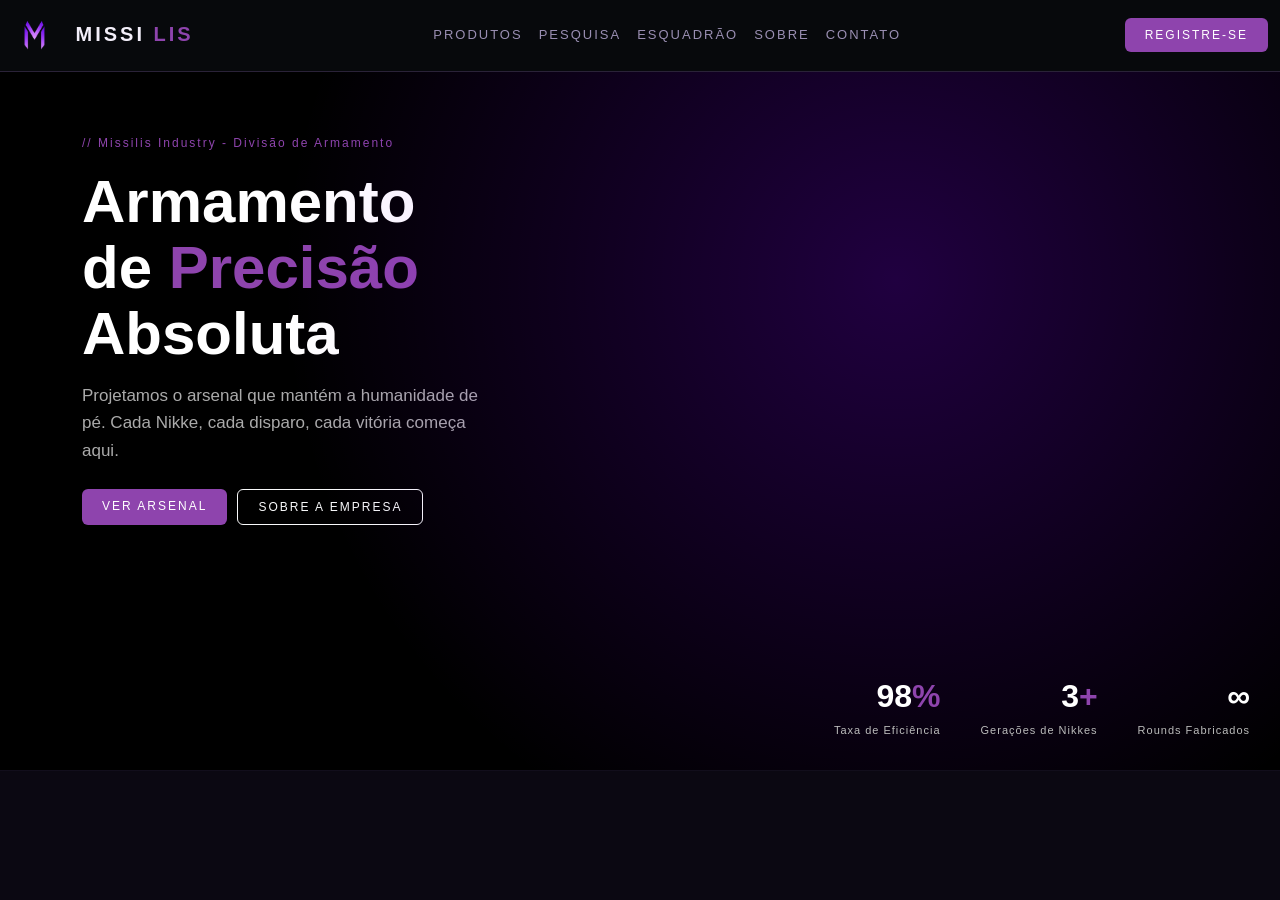
==== MissilisWebSite/index.html @ b60be531 "subindo para o git, navbar + hero" ====
<!-- Indica que é a verção mais recente do HTML -->
<!DOCTYPE html>
<!-- Começa o código HTML -->
<html lang="pt-br">
<!-- Cabeçalho do sitte-->

<head>
  <!-- Define o conjunto de caracteres(UTF-8 => suporta acentos e emojis) -->
  <meta charset="UTF-8">
  <!-- Torna o site responsivo em dispositivos móveis -->
  <meta name="viewport" content="width=device-width, initial-scale=1.0">
  <!-- Nome da págin -->
  <title>Missilis Industry</title>
  <!-- Ícone da aba/página -->
  <link rel="icon" href="img/Missilis IconV2.png" type="image/png">
  <!-- CSS Bootstrap -->
  <link href="https://cdn.jsdelivr.net/npm/bootstrap@5.3.7/dist/css/bootstrap.min.css" rel="stylesheet"
    integrity="sha384-LN+7fdVzj6u52u30Kp6M/trliBMCMKTyK833zpbD+pXdCLuTusPj697FH4R/5mcr" crossorigin="anonymous">
  <!-- Meu CSS Externo -->
  <link rel="stylesheet" href="css/style.css">
</head>
<!-- Começa o corpo da página -->

<body>
  <!-- Barra de navegação "navbar" -->
  <nav class="navbar navbar-expand-lg navbar-dark custom-nav">
    <div class="container-fluid">
      <!-- Logo -->
      <a class="navbar-brand fw-bold" href="#">
        <img src="img/Missilis IconV2.png" alt="Logo">
        MISSI <span>LIS</span>
      </a>

      <!-- Botão -->
      <button class="navbar-toggler" type="button" data-bs-toggle="collapse" data-bs-target="#navbarNavAltMarkup">
        <span class="navbar-toggler-icon"></span>
      </button>

      <!-- Links -->
      <div class="collapse navbar-collapse" id="navbarNavAltMarkup">
        <div class="navbar-nav mx-auto"> <!-- Centraliza -->
          <a class="nav-link" href="#">Produtos</a>
          <a class="nav-link" href="#">Pesquisa</a>
          <a class="nav-link" href="#">Esquadrão</a>
          <a class="nav-link" href="about.html">Sobre</a>
          <a class="nav-link" href="contact.html">Contato</a>
          <!-- Talvez icones de conta ou carrinho no futuro -->
        </div>

        <!-- Para baixar o jogo -->
        <a class="btn custom-btn" href="#">Registre-se</a>

      </div>
    </div>
  </nav>

  <!-- Hero => pasra chamar atenção -->
  <section class="hero d-flex align-itens-end">
    <div class="container hero-contain">

      <div class="row">
        <!-- TEXTO => não sei o que colocar aqui, vai esse exemplo por enquanto -->
        <div class="col-lg-6 hero-content">
          <p class="hero-tag">// Missilis Industry - Divisão de Armamento</p>

          <h1 class="hero-title">
            Armamento<br>
            de <span>Precisão</span><br>
            Absoluta
          </h1>

          <p class="hero-sub">
            Projetamos o arsenal que mantém a humanidade de pé. Cada Nikke, cada disparo, cada vitória começa aqui.
          </p>
          <div class="hero-actions">
            <a href="#" class="btn custom-btn">Ver Arsenal</a>
            <a href="about.html" class="btn btn-outline-light btn-hero">Sobre a empresa</a>
          </div>
        </div>
      </div>

      <!-- STATUS => Alguem vai ter que mudar isso depois -->
      <div class="hero-stats d-flex">
        <div class="stat-item">
          <div class="stat-number">98<span>%</span></div>
          <div class="stat-label">Taxa de Eficiência</div>
        </div>

        <div class="stat-item">
          <div class="stat-number">3<span>+</span></div>
          <div class="stat-label">Gerações de Nikkes</div>
        </div>

        <div class="stat-item">
          <div class="stat-number">∞</div>
          <div class="stat-label">Rounds Fabricados</div>
        </div>
      </div>

    </div>
  </section>

  <hr class="dividir">

  <!-- Manifesto/Frase de efeito -->
  <div class="manifesto">
    <div></div>
  </div>


</body>
<!-- JS do Bootstrap -->
<script src="https://cdn.jsdelivr.net/npm/bootstrap@5.3.7/dist/js/bootstrap.bundle.min.js"
  integrity="sha384-ndDqU0Gzau9qJ1lfW4pNLlhNTkCfHzAVBReH9diLvGRem5+R9g2FzA8ZGN954O5Q" crossorigin="anonymous"></script>

</html>
---- MissilisWebSite/css/style.css ----
/* Estilo geral da página */
*, *::before, *::after {
    box-sizing: border-box;
    margin: 0;
    padding: 0;
}

html { scroll-behavior: smooth; } /* Adciona animação na paginas */

body {
    background: #0b0812;
    font-family: 'Barlow Condensed', sans-serif;
    color: #d6cdea;
    font-size: 17px;
    line-height: 1.6; /* Altura da caixa de linha */
    padding-top: 70px;
}

/* Bara de navegação */
.custom-nav {
    position: fixed;
    top: 0;
    left: 0;
    width: 100%;

    z-index: 1000;

    background: rgba(8,10,12,0.92);
    border-bottom: 1px solid #2a2238;
    backdrop-filter: blur(6px); /* Eeito de desfoque */
}

/* LOGO */
.navbar-brand {
    color: #f3effa !important;
    letter-spacing: 3px;
    font-size: 20px;
}

.navbar-brand span {
    color: #8e44ad; /* parte roxa */
}

.navbar-brand img {
    width: 45px;
    margin-right: 10px;
}

/* LINKS */
.nav-link {
    color: #9a8fb3 !important;
    font-size: 13px;
    letter-spacing: 2px;
    text-transform: uppercase;
    position: relative;
}

/* efeito de linha embaixo */
.nav-link::after {
    content: "";
    position: absolute;
    left: 0;
    bottom: -3px;
    width: 0%;
    height: 1px;
    background: #8e44ad;
    transition: 0.3s;
}

.nav-link:hover {
    color: #ffffff !important;
}

.nav-link:hover::after {
    width: 100%;
}

/* BOTÃO */
.custom-btn {
    background: #8e44ad;
    color: #fff;
    border: none;
    padding: 8px 20px;
    font-size: 12px;
    letter-spacing: 2px;
    text-transform: uppercase;
    transition: 0.3s;
}

.custom-btn:hover {
    background: #c77dff;
    color: #f3effa;
}

/* HERO => agora que o ilho chara e a mãe não ve */
.hero {
    height: 50vh; /* Ocupa a tela toda, em teoria */
    min-height: 700px; /* Altura minima */
    position: relative;
    
    /* fundo com imagem + escurecimento */
    background-color: #000;
    color: #fff;
}

.hero-contain {
    margin-top: 5%;
}

.hero-stats {
    position: absolute;
    bottom: 30px;
    right: 30px;

    display: flex;
    gap: 40px; /* Espaçamento uniorme */
}

/* Adcionar eeito de brilho roxo */
.hero::before {
    content: "";
    position: absolute;
    inset: 0; /*  define simultaneamente as distâncias top, right, bottom e left */

    /* Novo */
    background: radial-gradient(
        circle at 70% 30%, 
        rgba(128, 0, 255, 0.25), 
        transparent 60%
    );

    pointer-events: none; /* não atrapalha cliques */
}

/* Estilo do texto */
.hero-content {
    padding-bottom: 80px;
}

/* Tag pequena */
.hero-tag {
    font-size: 12px;
    color: #8e44ad;
    letter-spacing: 2px;
}

/* Titulo grande do hero */
.hero-title {
    font-size: 60px;
    font-weight: bold;
    line-height: 1.1;
}

.hero-title span {
    color: #8e44ad;
}

/* Texto do hero */
.hero-sub {
    color: #aaa;
    max-width: 400px;
    margin-top: 15px;
}

/* Botões do hero*/
.hero-actions {
    margin-top: 25px;
    display: flex;
    gap: 10px;
}
.btn-hero {
    padding: 8px 20px;
    font-size: 12px;
    letter-spacing: 2px;
    text-transform: uppercase;
    transition: 0.3s;
}

/* Itens */
.stat-item {
    text-align: right;
}

/* Numero/valor do item do hero */
.stat-number {
    font-size: 32px;
    font-weight: bold;
}

.stat-number span {
    color: #8e44ad;
}

/* Texto pequeno do hero */
.stat-label {
    font-size: 11px;
    color: #bbb;
    letter-spacing: 1px;
}

.dividir {
    border: none;
    border-top: 1px solid #2a2238;
    margin: 0;
}
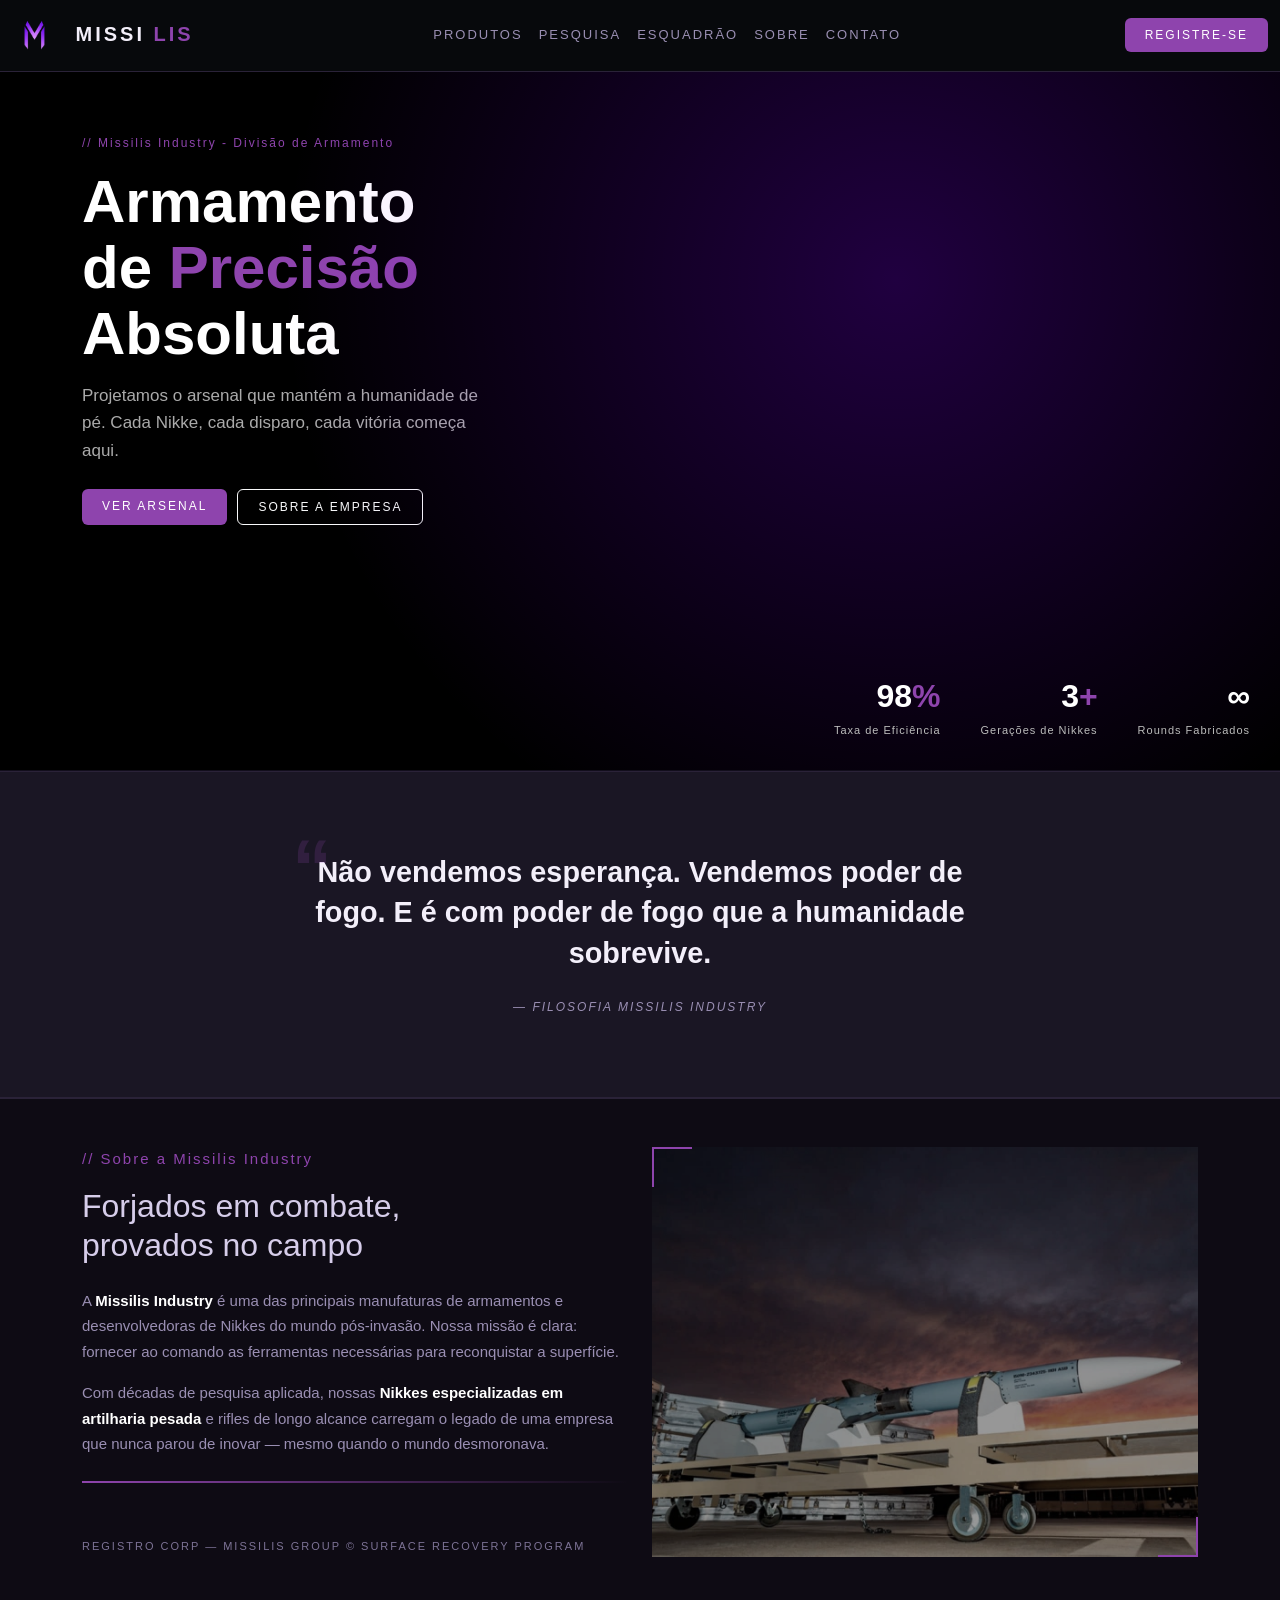
==== commit 52fd85f3: "Atualizando o projeto com algumas alterações" ====
--- a/MissilisWebSite/index.html
+++ b/MissilisWebSite/index.html
@@ -26,7 +26,7 @@
   <nav class="navbar navbar-expand-lg navbar-dark custom-nav">
     <div class="container-fluid">
       <!-- Logo -->
-      <a class="navbar-brand fw-bold" href="#">
+      <a class="navbar-brand fw-bold" href="#home">
         <img src="img/Missilis IconV2.png" alt="Logo">
         MISSI <span>LIS</span>
       </a>
@@ -42,7 +42,7 @@
           <a class="nav-link" href="#">Produtos</a>
           <a class="nav-link" href="#">Pesquisa</a>
           <a class="nav-link" href="#">Esquadrão</a>
-          <a class="nav-link" href="about.html">Sobre</a>
+          <a class="nav-link" href="#sobre">Sobre</a>
           <a class="nav-link" href="contact.html">Contato</a>
           <!-- Talvez icones de conta ou carrinho no futuro -->
         </div>
@@ -55,7 +55,7 @@
   </nav>
 
   <!-- Hero => pasra chamar atenção -->
-  <section class="hero d-flex align-itens-end">
+  <section class="hero d-flex align-itens-end" id="home">
     <div class="container hero-contain">
 
       <div class="row">
@@ -103,9 +103,62 @@
   <hr class="dividir">
 
   <!-- Manifesto/Frase de efeito -->
-  <div class="manifesto">
-    <div></div>
+  <div class="manifesto text-center">
+    <div class="container manifesto-inner">
+      <blockquote class="manifesto-text">
+        Não vendemos esperança. Vendemos poder de fogo. E é com poder de fogo que a humanidade sobrevive.
+      </blockquote>
+      <cite class="manifesto-author">— Filosofia Missilis Industry</cite>
+    </div>
   </div>
+
+  <!-- Sobre -->
+  <section class="about-strip py-5" id="sobre">
+    <div class="container">
+      <div class="row align-itens-center g5">
+
+        <div class="col-md-6 reveal">
+          <p class="about-label">// Sobre a Missilis Industry</p>
+
+          <h2 class="section-title mb-4">
+            Forjados <span class="accent">em combate</span>,<br>provados no campo
+          </h2>
+
+          <p class="about-body">
+            A <strong>Missilis Industry</strong> é uma das principais manufaturas de armamentos e desenvolvedoras de
+            Nikkes
+            do mundo pós-invasão. Nossa missão é clara: fornecer ao comando as ferramentas necessárias para reconquistar
+            a
+            superfície.
+          </p>
+
+          <p class="about-body">
+            Com décadas de pesquisa aplicada, nossas <strong>Nikkes especializadas em artilharia pesada</strong> e
+            rifles de
+            longo alcance carregam o legado de uma empresa que nunca parou de inovar — mesmo quando o mundo desmoronava.
+          </p>
+
+          <div class="mt-4">
+            <div class="divider"></div>
+            <span class="about-footer">
+              REGISTRO CORP — MISSILIS GROUP &copy SURFACE RECOVERY PROGRAM
+            </span>
+          </div>
+        </div>
+        <!-- Imagem promocional -->
+        <div class="col-md-6 reveal">
+          <div class="about-image-block">
+            <img src="img/Missil-ar-ar.jpg" alt="Arsenal Missilis">
+            <!-- Detalhes -->
+            <div class="corner-top"></div>
+            <div class="corner-bottom"></div>
+          </div>
+        </div>
+
+      </div>
+
+    </div>
+  </section>
 
 
 </body>
--- a/MissilisWebSite/css/style.css
+++ b/MissilisWebSite/css/style.css
@@ -202,4 +202,120 @@
     border: none;
     border-top: 1px solid #2a2238;
     margin: 0;
+}
+
+/* Manifesto */
+.manifesto{
+    background: #1a1624;
+    border-top: 1px solid #2a2238;
+    border-bottom: 1px solid #2a2238;
+    padding: 80px 20px;
+    position: relative;
+}
+
+/* LIMITA LARGURA (Bootstrap já ajuda, mas reforça para não dar BO) */
+.manifesto-inner {
+    max-width: 700px;
+}
+
+.manifesto-text {
+    font-size: 1.8rem;
+    font-weight: 600;
+    color: #f3effa;
+    line-height: 1.4;
+    position: relative;
+}
+
+/* Aspas Decorativa Grande */
+.manifesto-text::before {
+    content: "“"; /* aspas */
+    position: absolute;
+    top: -40px;
+    left: -10px;
+    font-size: 80px;
+    color: #8e44ad;
+    opacity: 0.2;
+}
+
+.manifesto-author {
+    display: block;
+    margin-top: 25px;
+    font-size: 12px;
+    color: #9a8fb3;
+    letter-spacing: 2px;
+    text-transform: uppercase;
+}
+
+/* Seção Sobre */
+.divider {
+    border: none;
+    height: 2px;
+    background: linear-gradient(to right, #8e44ad, transparent);
+    margin-bottom: 3rem;
+}
+.about-strip {
+    background-color: #0e0b14;
+    border-top: 1px solid #2a2238;
+    border-bottom: 1px solid #2a2238;
+}
+
+.about-label {
+    font-size: 15px;
+    color: #8e44ad;
+    letter-spacing: 2px;
+}
+
+.about-body {
+    font-size: 15px;
+    color: #9a8fb3;
+    line-height: 1.7;
+}
+
+.about-body strong {
+    color: #ffffff;
+}
+
+.about-footer {
+    font-size: 11px;
+    color: #7d7396;
+    letter-spacing: 2px;
+}
+
+/* Imagem do about */
+.about-image-block {
+    position: relative;
+    overflow: hidden;
+}
+
+.about-image-block img {
+    width: 100%;
+    height: auto;
+    filter: brightness(0.6) saturate(0.5);
+}
+
+.about-image-block::before {
+    content: "";
+    position: absolute;
+    inset: 0;
+    background: linear-gradient(135deg, rgba(142,68,173,0.2), transparent);
+}
+
+.corner-top {
+    position: absolute;
+    top: 0;
+    left: 0;
+    width: 40px;
+    height: 40px;
+    border-top: 2px solid #8e44ad;
+    border-left: 2px solid #8e44ad;
+}
+
+.corner-bottom {
+    position: absolute;
+    bottom: 0;
+    right: 0;
+    width: 40px;
+    height: 40px;
+    border-bottom: 2px solid #8e44ad;
+    border-right: 2px solid #8e44ad;
 }
